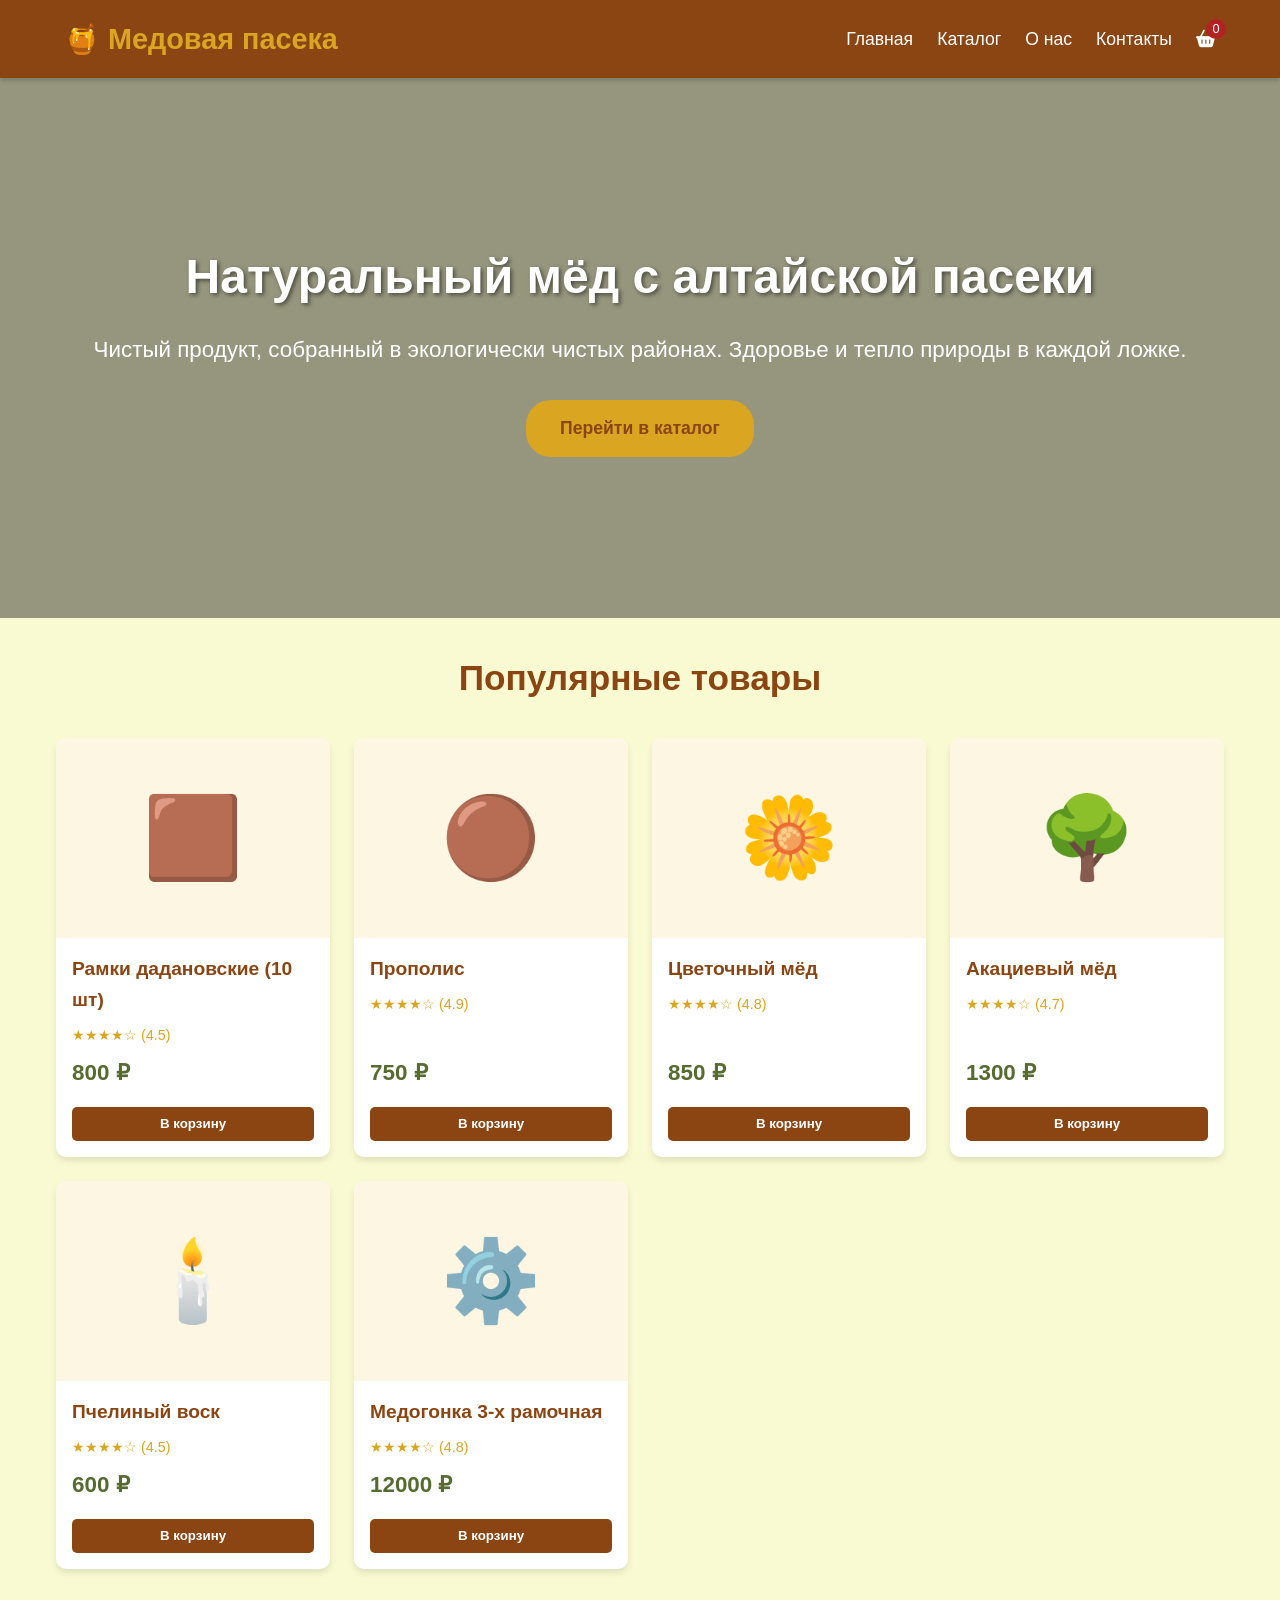
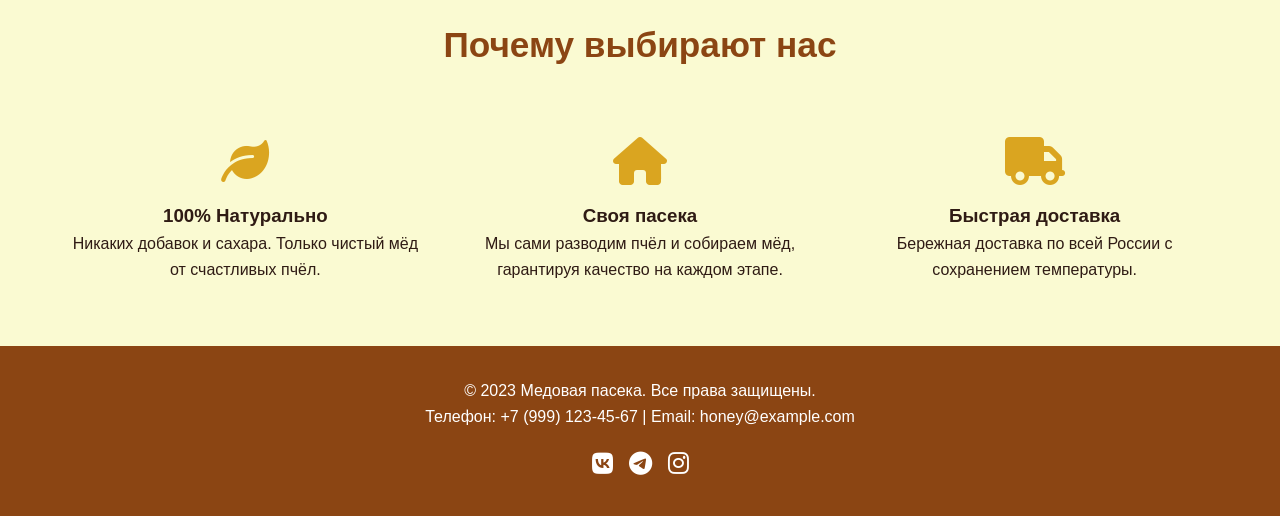
==== index.html @ 7c2f82e2 "Add files via upload" ====
<!DOCTYPE html>
<html lang="ru">
<head>
    <meta charset="UTF-8">
    <meta name="viewport" content="width=device-width, initial-scale=1.0">
    <meta name="description" content="Медовая пасека - натуральный мёд и пчеловодный инвентарь напрямую от пасечника.">
    <title>Медовая пасека - Натуральный мёд</title>
    <link rel="stylesheet" href="https://cdnjs.cloudflare.com/ajax/libs/font-awesome/6.0.0/css/all.min.css">
    <link rel="stylesheet" href="style.css">
</head>
<body>
    <!-- Шапка -->
    <header>
        <a href="index.html" class="logo">🍯 Медовая пасека</a>
        <button id="hamburger" class="hamburger"><i class="fas fa-bars"></i></button>
        <ul id="nav-links" class="nav-links">
            <li><a href="index.html">Главная</a></li>
            <li><a href="catalog.html">Каталог</a></li>
            <li><a href="about.html">О нас</a></li>
            <li><a href="contacts.html">Контакты</a></li>
            <li>
                <a href="cart.html" class="cart-icon">
                    <i class="fas fa-shopping-basket"></i>
                    <span id="cart-count">0</span>
                </a>
            </li>
        </ul>
    </header>

    <!-- Главный баннер -->
    <section class="hero">
        <h1>Натуральный мёд с алтайской пасеки</h1>
        <p>Чистый продукт, собранный в экологически чистых районах. Здоровье и тепло природы в каждой ложке.</p>
        <a href="catalog.html" class="btn">Перейти в каталог</a>
    </section>

    <!-- Популярные товары -->
    <main class="container">
        <h2 class="section-title">Популярные товары</h2>
        <div id="popular-products" class="products-grid">
            <!-- Товары генерируются через JS -->
        </div>

        <!-- Почему выбирают нас -->
        <h2 class="section-title" style="margin-top: 3rem;">Почему выбирают нас</h2>
        <div class="features">
            <div class="feature-item">
                <i class="fas fa-leaf"></i>
                <h3>100% Натурально</h3>
                <p>Никаких добавок и сахара. Только чистый мёд от счастливых пчёл.</p>
            </div>
            <div class="feature-item">
                <i class="fas fa-home"></i>
                <h3>Своя пасека</h3>
                <p>Мы сами разводим пчёл и собираем мёд, гарантируя качество на каждом этапе.</p>
            </div>
            <div class="feature-item">
                <i class="fas fa-truck"></i>
                <h3>Быстрая доставка</h3>
                <p>Бережная доставка по всей России с сохранением температуры.</p>
            </div>
        </div>
    </main>

    <!-- Подвал -->
    <footer>
        <p>&copy; 2023 Медовая пасека. Все права защищены.</p>
        <p>Телефон: +7 (999) 123-45-67 | Email: honey@example.com</p>
        <div class="social-links">
            <a href="#"><i class="fab fa-vk"></i></a>
            <a href="#"><i class="fab fa-telegram"></i></a>
            <a href="#"><i class="fab fa-instagram"></i></a>
        </div>
    </footer>

    <script src="products.js"></script>
    <script src="script.js"></script>
</body>
</html>
---- style.css ----
/* style.css - Стили интернет-магазина */
:root {
    --primary: #DAA520; /* Золотистый */
    --secondary: #8B4513; /* Коричневый */
    --accent: #556B2F; /* Оливково-зелёный */
    --bg-light: #FAFAD2; /* Светло-бежевый */
    --bg-white: #FFFFFF;
    --text-dark: #2F1B14;
    --text-light: #5C4033;
    --danger: #B22222;
}

* { margin: 0; padding: 0; box-sizing: border-box; }
body { font-family: 'Helvetica Neue', Arial, sans-serif; background-color: var(--bg-light); color: var(--text-dark); line-height: 1.6; }
a { text-decoration: none; color: inherit; }
ul { list-style: none; }
img { max-width: 100%; display: block; }
button { cursor: pointer; font-family: inherit; border: none; }
input, textarea { font-family: inherit; }

/* Шапка */
header { background-color: var(--secondary); color: #fff; padding: 1rem 5%; display: flex; justify-content: space-between; align-items: center; position: sticky; top: 0; z-index: 100; box-shadow: 0 2px 5px rgba(0,0,0,0.2); }
.logo { font-size: 1.8rem; font-weight: bold; color: var(--primary); }
.nav-links { display: flex; gap: 1.5rem; align-items: center; }
.nav-links a { color: #fff; font-size: 1.1rem; transition: color 0.3s; }
.nav-links a:hover { color: var(--primary); }
.cart-icon { position: relative; font-size: 1.5rem; color: var(--primary); }
#cart-count { position: absolute; top: -10px; right: -10px; background: var(--danger); color: #fff; border-radius: 50%; width: 20px; height: 20px; font-size: 0.8rem; display: flex; justify-content: center; align-items: center; }
.hamburger { display: none; font-size: 2rem; background: none; color: #fff; }

/* Главная страница */
.hero { background: linear-gradient(rgba(0,0,0,0.4), rgba(0,0,0,0.4)), url('https://images.unsplash.com/photo-1587049352233-ba6a7c565f28?ixlib=rb-1.2.1&auto=format&fit=crop&w=1920&q=80') center/cover; height: 60vh; display: flex; flex-direction: column; align-items: center; justify-content: center; text-align: center; color: #fff; padding: 2rem; }
.hero h1 { font-size: 3rem; margin-bottom: 1rem; text-shadow: 2px 2px 4px rgba(0,0,0,0.5); }
.hero p { font-size: 1.4rem; margin-bottom: 2rem; }
.btn { background: var(--primary); color: var(--secondary); padding: 0.8rem 2rem; font-weight: bold; border-radius: 25px; font-size: 1.1rem; transition: background 0.3s; border: 2px solid var(--primary); }
.btn:hover { background: transparent; color: var(--primary); }
.btn-outline { background: transparent; color: #fff; border-color: #fff; }
.btn-outline:hover { background: #fff; color: var(--secondary); }

.container { max-width: 1200px; margin: 2rem auto; padding: 0 1rem; }
.section-title { text-align: center; font-size: 2.2rem; color: var(--secondary); margin-bottom: 2rem; }

/* Сетка товаров */
.products-grid { display: grid; grid-template-columns: repeat(auto-fill, minmax(260px, 1fr)); gap: 1.5rem; }
.card { background: var(--bg-white); border-radius: 10px; overflow: hidden; box-shadow: 0 4px 6px rgba(0,0,0,0.1); transition: transform 0.3s, box-shadow 0.3s; display: flex; flex-direction: column; }
.card:hover { transform: translateY(-5px); box-shadow: 0 8px 12px rgba(0,0,0,0.15); }
.card-img { height: 200px; display: flex; align-items: center; justify-content: center; background: #fdf6e3; font-size: 5rem; }
.card-body { padding: 1rem; flex-grow: 1; display: flex; flex-direction: column; }
.card-body h3 { font-size: 1.2rem; color: var(--secondary); margin-bottom: 0.5rem; }
.card-body .price { font-size: 1.4rem; font-weight: bold; color: var(--accent); margin-top: auto; margin-bottom: 1rem; }
.card-body .rating { color: var(--primary); font-size: 0.9rem; margin-bottom: 0.5rem; }
.add-to-cart-btn { background: var(--secondary); color: #fff; padding: 0.6rem; border-radius: 5px; font-weight: bold; width: 100%; transition: background 0.3s; }
.add-to-cart-btn:hover { background: var(--accent); }

/* Преимущества */
.features { display: flex; justify-content: space-around; flex-wrap: wrap; gap: 1rem; margin: 3rem 0; text-align: center; }
.feature-item { flex: 1 1 200px; padding: 1rem; }
.feature-item i { font-size: 3rem; color: var(--primary); margin-bottom: 1rem; }

/* Каталог */
.catalog-layout { display: grid; grid-template-columns: 250px 1fr; gap: 2rem; }
.sidebar { background: var(--bg-white); padding: 1.5rem; border-radius: 10px; height: fit-content; }
.sidebar h3 { margin-bottom: 1rem; color: var(--secondary); border-bottom: 2px solid var(--primary); padding-bottom: 0.5rem; }
.sidebar ul li { margin-bottom: 0.5rem; }
.sidebar a { color: var(--text-light); transition: color 0.3s; display: block; padding: 0.3rem; }
.sidebar a:hover, .sidebar a.active { color: var(--primary); font-weight: bold; }
.filter-group { margin: 1.5rem 0; }
.filter-group label { display: block; margin-bottom: 0.3rem; font-weight: bold; color: var(--text-dark); }
.filter-group input { width: 100%; padding: 0.5rem; border: 1px solid #ccc; border-radius: 5px; }
.pagination { display: flex; justify-content: center; gap: 0.5rem; margin-top: 2rem; }
.pagination button { background: var(--bg-white); border: 1px solid #ccc; padding: 0.5rem 1rem; border-radius: 5px; transition: all 0.3s; }
.pagination button.active { background: var(--primary); color: var(--secondary); border-color: var(--primary); }

/* Страница товара */
.product-detail { display: grid; grid-template-columns: 1fr 1fr; gap: 2rem; background: var(--bg-white); padding: 2rem; border-radius: 10px; }
.gallery { display: flex; flex-direction: column; gap: 1rem; }
.main-image { height: 400px; background: #fdf6e3; display: flex; align-items: center; justify-content: center; font-size: 10rem; border-radius: 10px; }
.thumbnails { display: flex; gap: 0.5rem; }
.thumb { width: 80px; height: 80px; background: #fdf6e3; display: flex; align-items: center; justify-content: center; font-size: 2.5rem; border: 2px solid transparent; cursor: pointer; }
.thumb.active { border-color: var(--primary); }
.detail-info h1 { font-size: 2rem; color: var(--secondary); margin-bottom: 0.5rem; }
.detail-info .price { font-size: 2.5rem; color: var(--accent); font-weight: bold; margin: 1rem 0; }
.quantity-selector { display: flex; align-items: center; gap: 1rem; margin-bottom: 1.5rem; }
.qty-btn { width: 40px; height: 40px; border: 1px solid #ccc; background: #f8f8f8; font-size: 1.2rem; border-radius: 5px; display: flex; align-items: center; justify-content: center; }
.qty-input { width: 60px; text-align: center; font-size: 1.2rem; border: 1px solid #ccc; border-radius: 5px; padding: 0.5rem; }
.char-table { width: 100%; border-collapse: collapse; margin-top: 1rem; }
.char-table td { padding: 0.5rem; border-bottom: 1px solid #eee; }
.char-table td:first-child { font-weight: bold; width: 40%; color: var(--text-light); }

/* Корзина */
.cart-table { width: 100%; border-collapse: collapse; background: var(--bg-white); border-radius: 10px; overflow: hidden; }
.cart-table th, .cart-table td { padding: 1rem; text-align: left; border-bottom: 1px solid #eee; }
.cart-table th { background: var(--secondary); color: #fff; }
.cart-item-img { font-size: 2rem; }
.cart-qty { display: flex; align-items: center; gap: 0.5rem; }
.cart-remove { color: var(--danger); background: none; font-size: 1.2rem; }
.cart-summary { background: var(--bg-white); padding: 2rem; border-radius: 10px; margin-top: 2rem; text-align: right; }
.promo-group { display: flex; gap: 0.5rem; justify-content: flex-end; margin-bottom: 1rem; }
.promo-group input { padding: 0.5rem; border: 1px solid #ccc; border-radius: 5px; }
.total-price { font-size: 2rem; font-weight: bold; color: var(--secondary); margin-bottom: 1rem; }
.cart-empty { text-align: center; font-size: 1.5rem; padding: 3rem; background: #fff; border-radius: 10px; }

/* Модальное окно */
.modal-overlay { position: fixed; inset: 0; background: rgba(0,0,0,0.5); display: none; justify-content: center; align-items: center; z-index: 1000; }
.modal-overlay.active { display: flex; }
.modal-content { background: #fff; padding: 2rem; border-radius: 10px; width: 100%; max-width: 500px; position: relative; }
.modal-close { position: absolute; top: 10px; right: 15px; font-size: 1.5rem; background: none; color: #666; }

/* О нас и Контакты */
.content-page { background: #fff; padding: 3rem; border-radius: 10px; line-height: 1.8; }
.content-page h1 { color: var(--secondary); margin-bottom: 1rem; }
.team-grid { display: grid; grid-template-columns: repeat(auto-fill, minmax(200px, 1fr)); gap: 1.5rem; margin-top: 2rem; }
.team-card { text-align: center; background: var(--bg-light); padding: 1rem; border-radius: 10px; }
.team-card .avatar { width: 100px; height: 100px; background: #ddd; border-radius: 50%; margin: 0 auto 1rem; display: flex; align-items: center; justify-content: center; font-size: 3rem; }
.contact-grid { display: grid; grid-template-columns: 1fr 1fr; gap: 2rem; }
.form-group { margin-bottom: 1rem; }
.form-group label { display: block; margin-bottom: 0.3rem; font-weight: bold; }
.form-group input, .form-group textarea { width: 100%; padding: 0.5rem; border: 1px solid #ccc; border-radius: 5px; }
.form-group textarea { height: 120px; }
.error-msg { color: var(--danger); font-size: 0.8rem; display: none; margin-top: 0.2rem; }

/* Подвал */
footer { background: var(--secondary); color: #fff; padding: 2rem 5%; margin-top: 3rem; text-align: center; }
.social-links { margin-top: 1rem; display: flex; justify-content: center; gap: 1rem; }
.social-links a { color: #fff; font-size: 1.5rem; transition: color 0.3s; }
.social-links a:hover { color: var(--primary); }

/* Адаптивность */
@media (max-width: 768px) {
    .nav-links { display: none; flex-direction: column; position: absolute; top: 100%; left: 0; width: 100%; background: var(--secondary); padding: 1rem; gap: 1rem; }
    .nav-links.active { display: flex; }
    .hamburger { display: block; }
    .hero h1 { font-size: 2rem; }
    .catalog-layout { grid-template-columns: 1fr; }
    .product-detail { grid-template-columns: 1fr; }
    .contact-grid { grid-template-columns: 1fr; }
    .cart-table { font-size: 0.9rem; }
}
@media (max-width: 480px) {
    .hero { height: 50vh; }
    .main-image { height: 250px; }
    .cart-table thead { display: none; }
    .cart-table tr { display: flex; flex-direction: column; margin-bottom: 1rem; border: 1px solid #eee; border-radius: 5px; padding: 1rem; }
    .cart-table td { border-bottom: none; text-align: right; display: flex; justify-content: space-between; padding: 0.3rem 0; }
    .cart-table td::before { content: attr(data-label); font-weight: bold; text-align: left; }
}
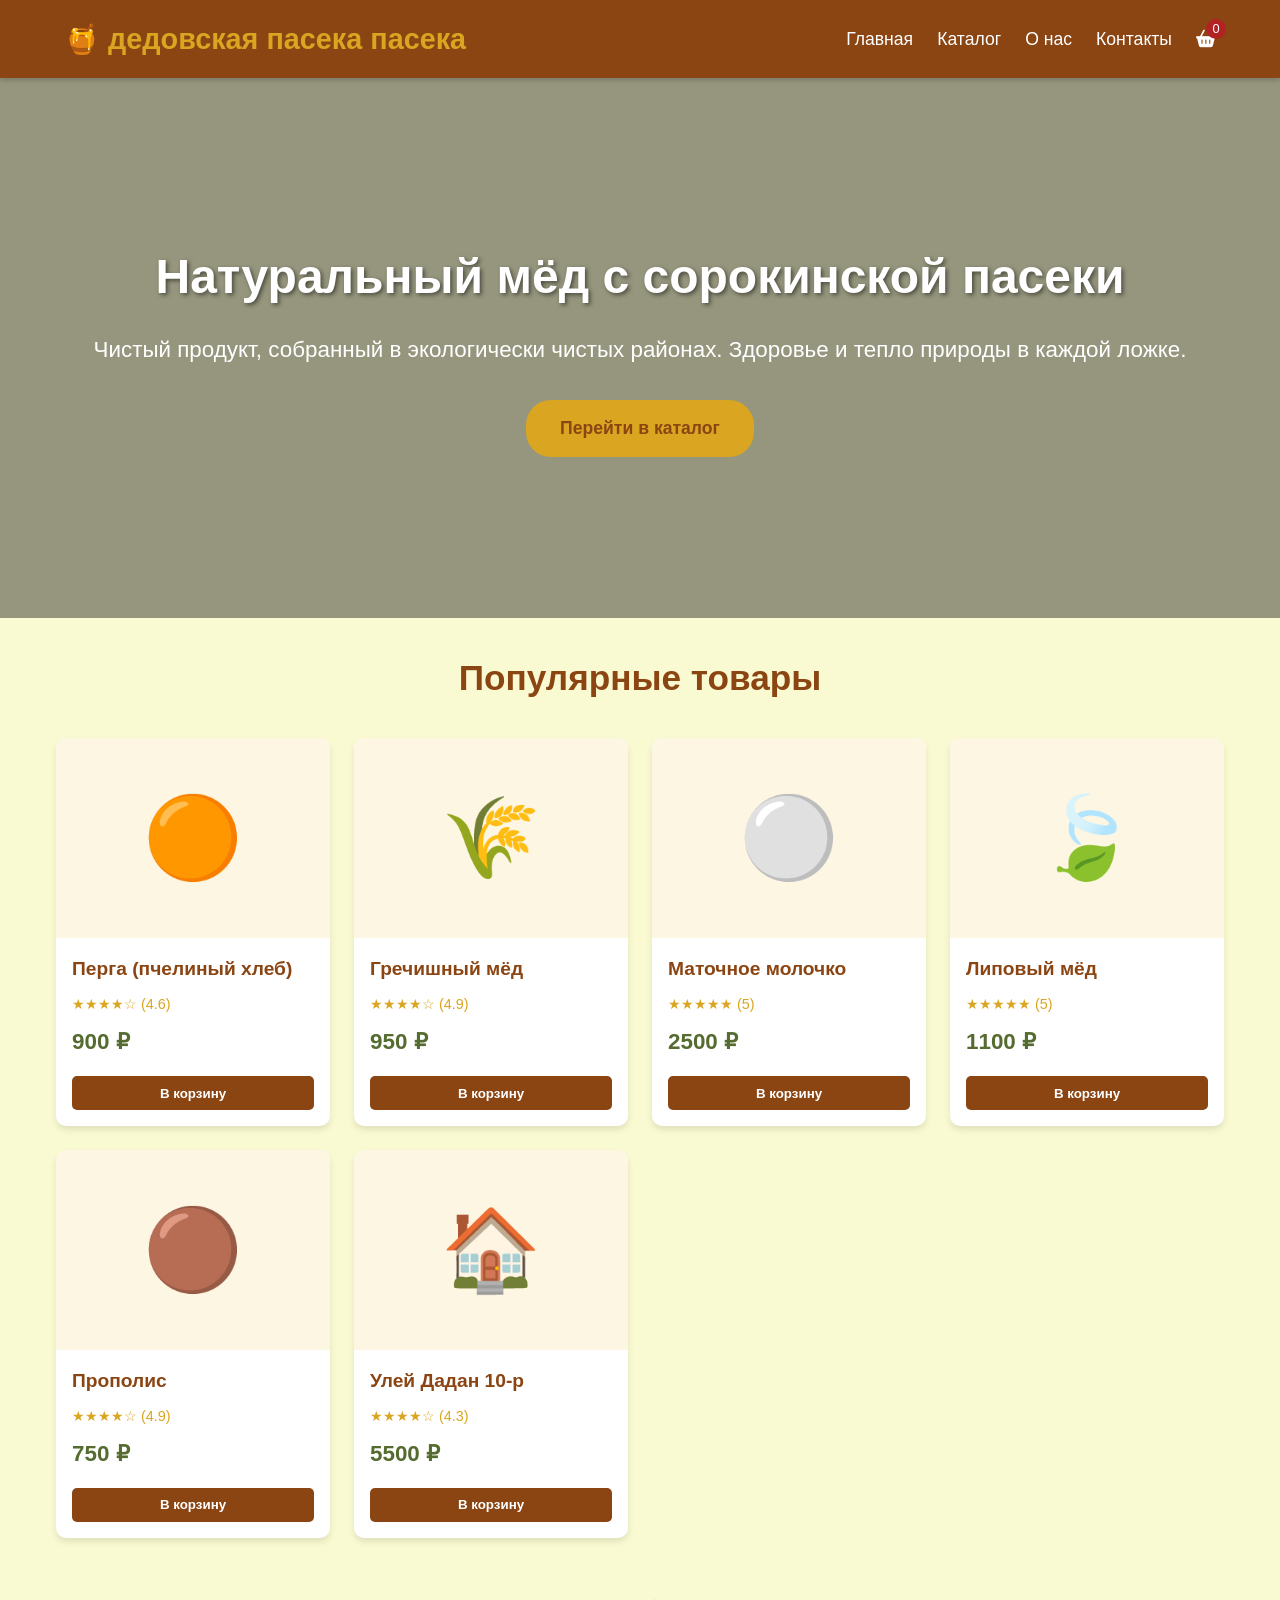
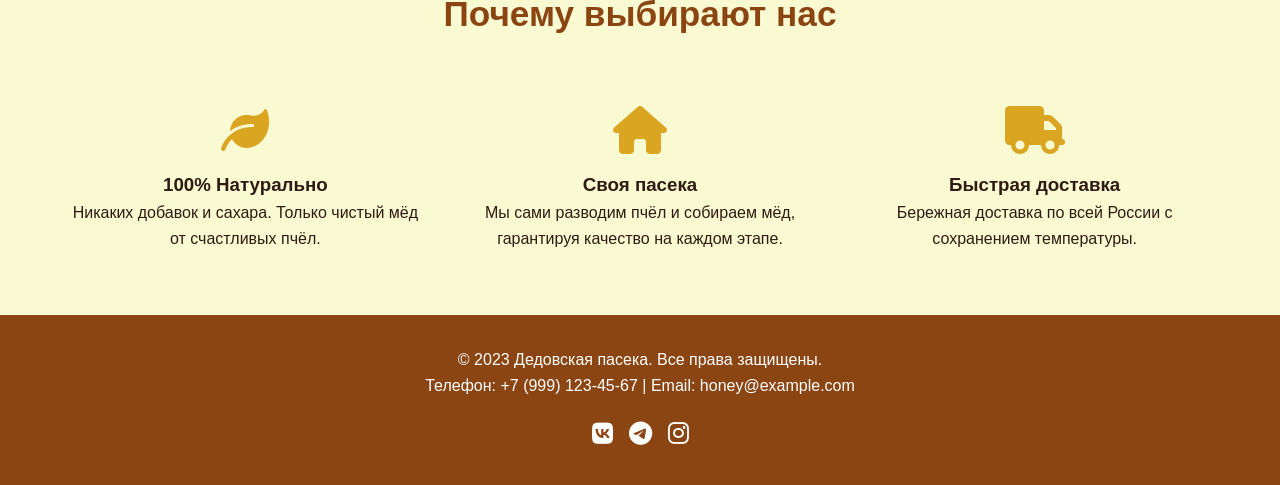
==== commit f9aebf28: "Update index.html" ====
--- a/index.html
+++ b/index.html
@@ -3,15 +3,15 @@
 <head>
     <meta charset="UTF-8">
     <meta name="viewport" content="width=device-width, initial-scale=1.0">
-    <meta name="description" content="Медовая пасека - натуральный мёд и пчеловодный инвентарь напрямую от пасечника.">
-    <title>Медовая пасека - Натуральный мёд</title>
+    <meta name="description" content="Дедовская пасека - натуральный мёд напрямую от пасечника.">
+    <title>Дедовская пасека - Натуральный мёд</title>
     <link rel="stylesheet" href="https://cdnjs.cloudflare.com/ajax/libs/font-awesome/6.0.0/css/all.min.css">
     <link rel="stylesheet" href="style.css">
 </head>
 <body>
     <!-- Шапка -->
     <header>
-        <a href="index.html" class="logo">🍯 Медовая пасека</a>
+        <a href="index.html" class="logo">🍯 дедовская пасека пасека</a>
         <button id="hamburger" class="hamburger"><i class="fas fa-bars"></i></button>
         <ul id="nav-links" class="nav-links">
             <li><a href="index.html">Главная</a></li>
@@ -29,7 +29,7 @@
 
     <!-- Главный баннер -->
     <section class="hero">
-        <h1>Натуральный мёд с алтайской пасеки</h1>
+        <h1>Натуральный мёд с сорокинской пасеки</h1>
         <p>Чистый продукт, собранный в экологически чистых районах. Здоровье и тепло природы в каждой ложке.</p>
         <a href="catalog.html" class="btn">Перейти в каталог</a>
     </section>
@@ -64,7 +64,7 @@
 
     <!-- Подвал -->
     <footer>
-        <p>&copy; 2023 Медовая пасека. Все права защищены.</p>
+        <p>&copy; 2023 Дедовская пасека. Все права защищены.</p>
         <p>Телефон: +7 (999) 123-45-67 | Email: honey@example.com</p>
         <div class="social-links">
             <a href="#"><i class="fab fa-vk"></i></a>
@@ -76,4 +76,4 @@
     <script src="products.js"></script>
     <script src="script.js"></script>
 </body>
-</html>+</html>
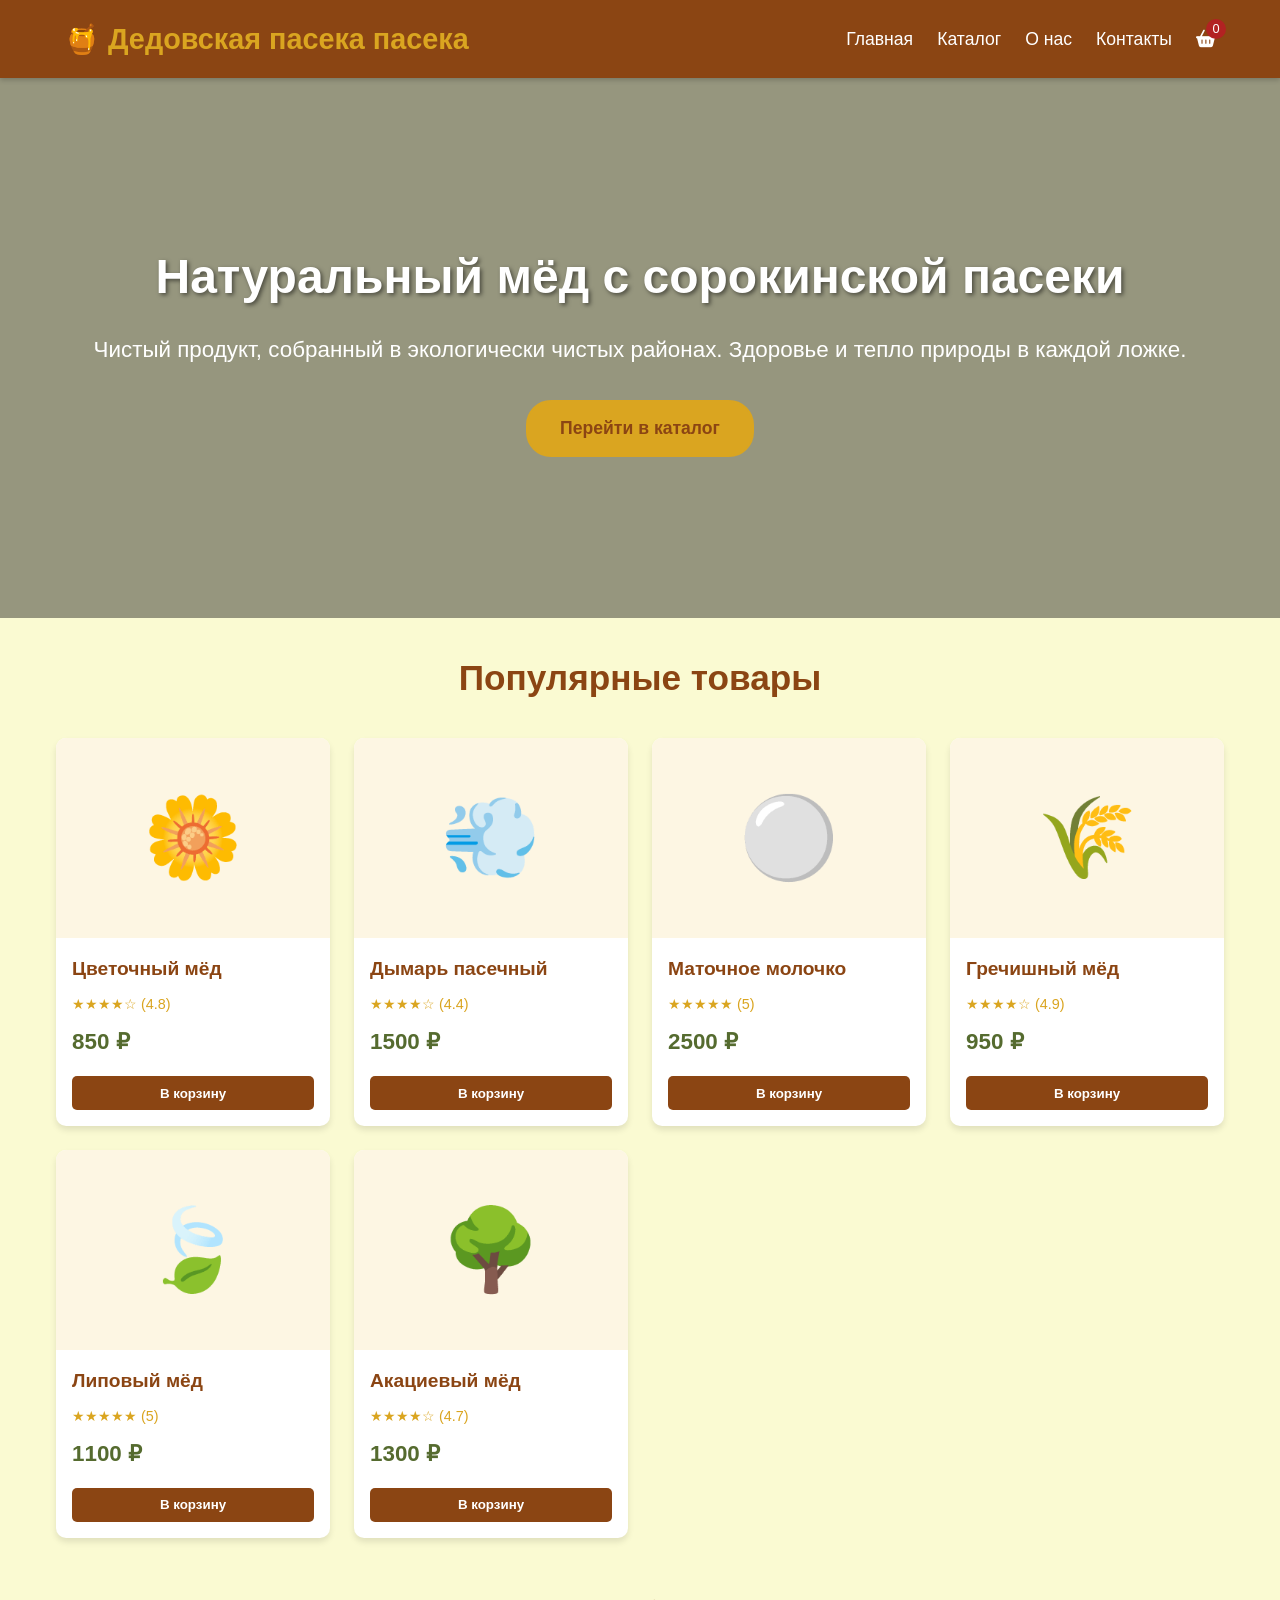
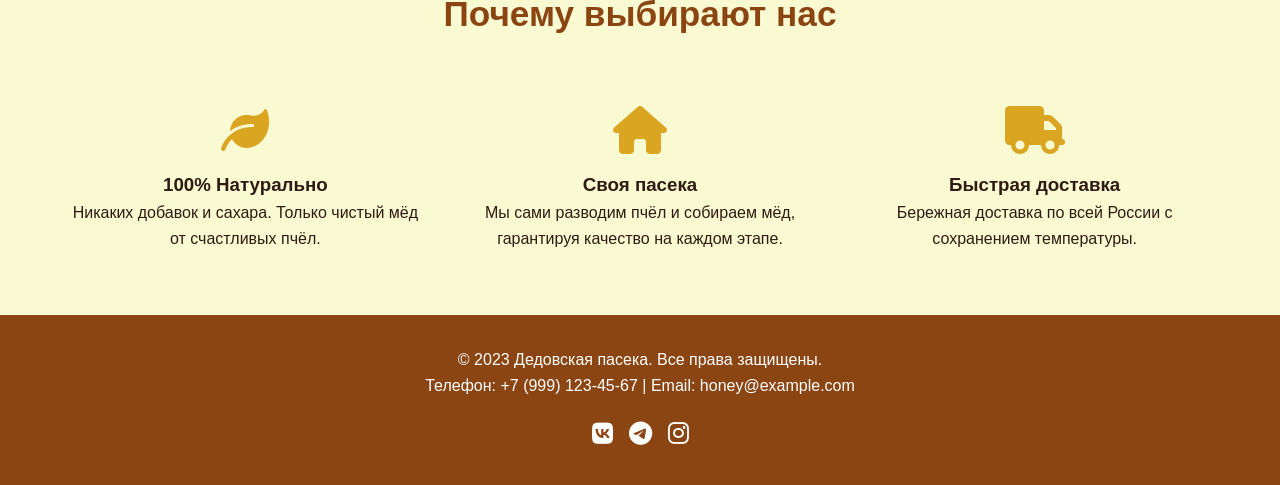
==== commit 047205dd: "Update index.html" ====
--- a/index.html
+++ b/index.html
@@ -11,7 +11,7 @@
 <body>
     <!-- Шапка -->
     <header>
-        <a href="index.html" class="logo">🍯 дедовская пасека пасека</a>
+        <a href="index.html" class="logo">🍯 Дедовская пасека пасека</a>
         <button id="hamburger" class="hamburger"><i class="fas fa-bars"></i></button>
         <ul id="nav-links" class="nav-links">
             <li><a href="index.html">Главная</a></li>
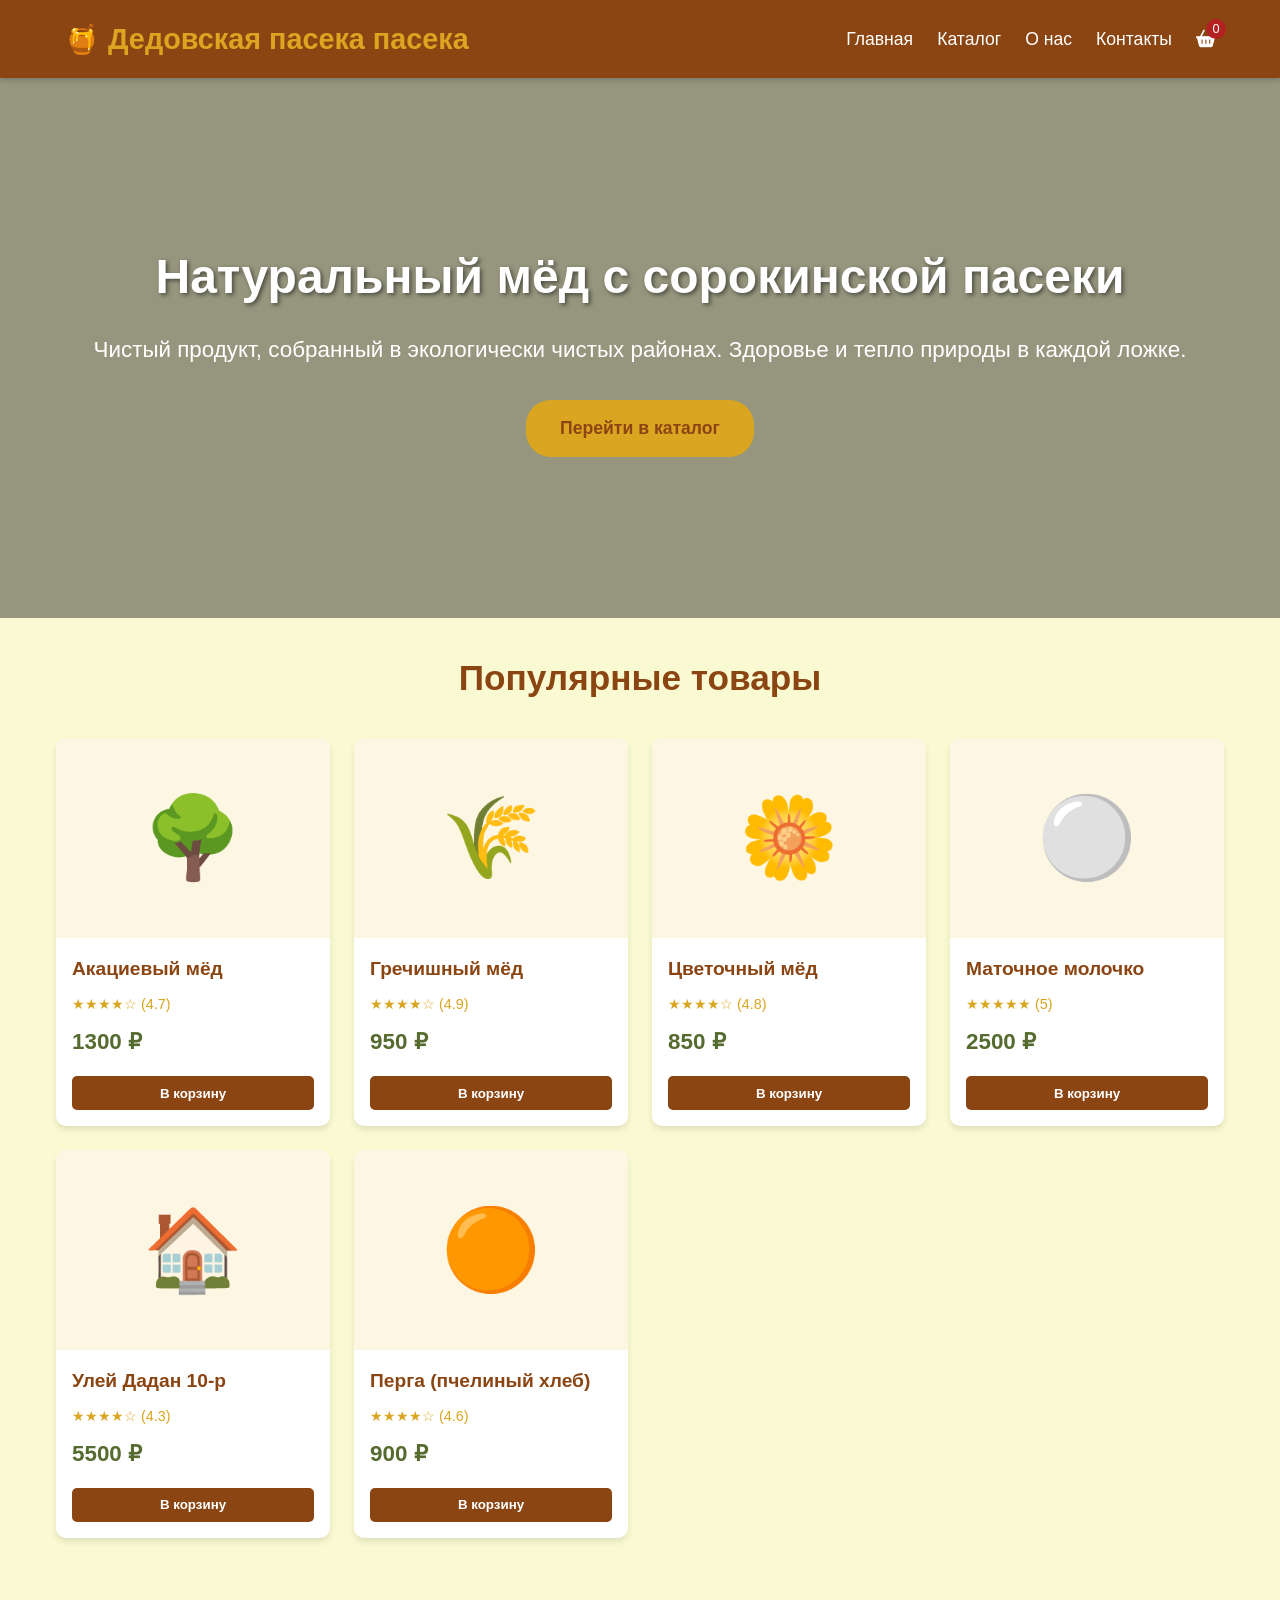
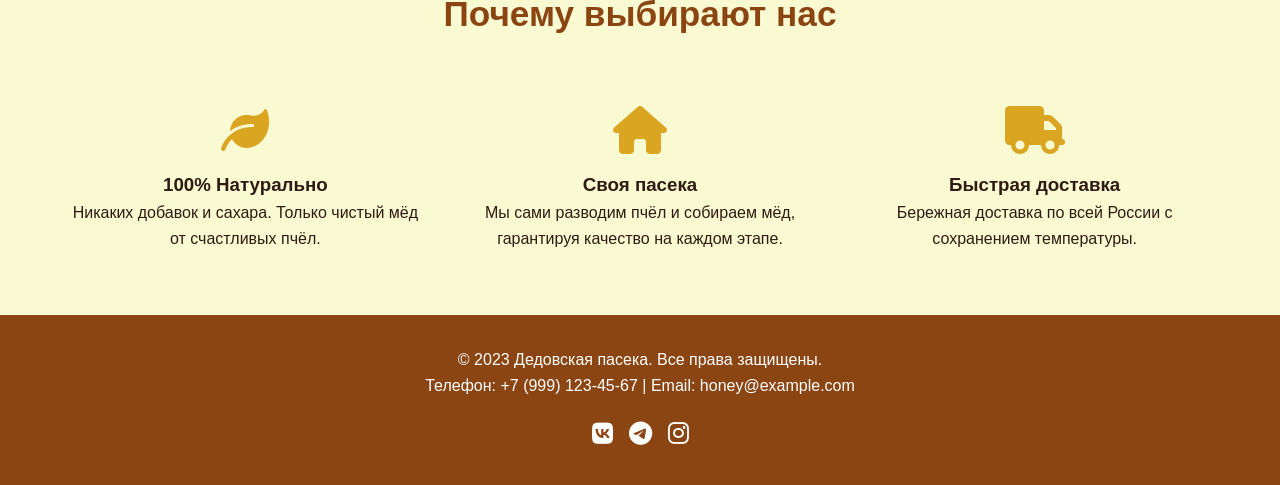
==== commit 07d0148f: "Rename README.md to index.html" ====
--- a/index.html
+++ b/index.html
@@ -1,79 +1,79 @@
-<!DOCTYPE html>
-<html lang="ru">
-<head>
-    <meta charset="UTF-8">
-    <meta name="viewport" content="width=device-width, initial-scale=1.0">
-    <meta name="description" content="Дедовская пасека - натуральный мёд напрямую от пасечника.">
-    <title>Дедовская пасека - Натуральный мёд</title>
-    <link rel="stylesheet" href="https://cdnjs.cloudflare.com/ajax/libs/font-awesome/6.0.0/css/all.min.css">
-    <link rel="stylesheet" href="style.css">
-</head>
-<body>
-    <!-- Шапка -->
-    <header>
-        <a href="index.html" class="logo">🍯 Дедовская пасека пасека</a>
-        <button id="hamburger" class="hamburger"><i class="fas fa-bars"></i></button>
-        <ul id="nav-links" class="nav-links">
-            <li><a href="index.html">Главная</a></li>
-            <li><a href="catalog.html">Каталог</a></li>
-            <li><a href="about.html">О нас</a></li>
-            <li><a href="contacts.html">Контакты</a></li>
-            <li>
-                <a href="cart.html" class="cart-icon">
-                    <i class="fas fa-shopping-basket"></i>
-                    <span id="cart-count">0</span>
-                </a>
-            </li>
-        </ul>
-    </header>
-
-    <!-- Главный баннер -->
-    <section class="hero">
-        <h1>Натуральный мёд с сорокинской пасеки</h1>
-        <p>Чистый продукт, собранный в экологически чистых районах. Здоровье и тепло природы в каждой ложке.</p>
-        <a href="catalog.html" class="btn">Перейти в каталог</a>
-    </section>
-
-    <!-- Популярные товары -->
-    <main class="container">
-        <h2 class="section-title">Популярные товары</h2>
-        <div id="popular-products" class="products-grid">
-            <!-- Товары генерируются через JS -->
-        </div>
-
-        <!-- Почему выбирают нас -->
-        <h2 class="section-title" style="margin-top: 3rem;">Почему выбирают нас</h2>
-        <div class="features">
-            <div class="feature-item">
-                <i class="fas fa-leaf"></i>
-                <h3>100% Натурально</h3>
-                <p>Никаких добавок и сахара. Только чистый мёд от счастливых пчёл.</p>
-            </div>
-            <div class="feature-item">
-                <i class="fas fa-home"></i>
-                <h3>Своя пасека</h3>
-                <p>Мы сами разводим пчёл и собираем мёд, гарантируя качество на каждом этапе.</p>
-            </div>
-            <div class="feature-item">
-                <i class="fas fa-truck"></i>
-                <h3>Быстрая доставка</h3>
-                <p>Бережная доставка по всей России с сохранением температуры.</p>
-            </div>
-        </div>
-    </main>
-
-    <!-- Подвал -->
-    <footer>
-        <p>&copy; 2023 Дедовская пасека. Все права защищены.</p>
-        <p>Телефон: +7 (999) 123-45-67 | Email: honey@example.com</p>
-        <div class="social-links">
-            <a href="#"><i class="fab fa-vk"></i></a>
-            <a href="#"><i class="fab fa-telegram"></i></a>
-            <a href="#"><i class="fab fa-instagram"></i></a>
-        </div>
-    </footer>
-
-    <script src="products.js"></script>
-    <script src="script.js"></script>
-</body>
-</html>
+<!DOCTYPE html>
+<html lang="ru">
+<head>
+    <meta charset="UTF-8">
+    <meta name="viewport" content="width=device-width, initial-scale=1.0">
+    <meta name="description" content="Дедовская пасека - натуральный мёд напрямую от пасечника.">
+    <title>Дедовская пасека - Натуральный мёд</title>
+    <link rel="stylesheet" href="https://cdnjs.cloudflare.com/ajax/libs/font-awesome/6.0.0/css/all.min.css">
+    <link rel="stylesheet" href="style.css">
+</head>
+<body>
+    <!-- Шапка -->
+    <header>
+        <a href="index.html" class="logo">🍯 Дедовская пасека пасека</a>
+        <button id="hamburger" class="hamburger"><i class="fas fa-bars"></i></button>
+        <ul id="nav-links" class="nav-links">
+            <li><a href="index.html">Главная</a></li>
+            <li><a href="catalog.html">Каталог</a></li>
+            <li><a href="about.html">О нас</a></li>
+            <li><a href="contacts.html">Контакты</a></li>
+            <li>
+                <a href="cart.html" class="cart-icon">
+                    <i class="fas fa-shopping-basket"></i>
+                    <span id="cart-count">0</span>
+                </a>
+            </li>
+        </ul>
+    </header>
+
+    <!-- Главный баннер -->
+    <section class="hero">
+        <h1>Натуральный мёд с сорокинской пасеки</h1>
+        <p>Чистый продукт, собранный в экологически чистых районах. Здоровье и тепло природы в каждой ложке.</p>
+        <a href="catalog.html" class="btn">Перейти в каталог</a>
+    </section>
+
+    <!-- Популярные товары -->
+    <main class="container">
+        <h2 class="section-title">Популярные товары</h2>
+        <div id="popular-products" class="products-grid">
+            <!-- Товары генерируются через JS -->
+        </div>
+
+        <!-- Почему выбирают нас -->
+        <h2 class="section-title" style="margin-top: 3rem;">Почему выбирают нас</h2>
+        <div class="features">
+            <div class="feature-item">
+                <i class="fas fa-leaf"></i>
+                <h3>100% Натурально</h3>
+                <p>Никаких добавок и сахара. Только чистый мёд от счастливых пчёл.</p>
+            </div>
+            <div class="feature-item">
+                <i class="fas fa-home"></i>
+                <h3>Своя пасека</h3>
+                <p>Мы сами разводим пчёл и собираем мёд, гарантируя качество на каждом этапе.</p>
+            </div>
+            <div class="feature-item">
+                <i class="fas fa-truck"></i>
+                <h3>Быстрая доставка</h3>
+                <p>Бережная доставка по всей России с сохранением температуры.</p>
+            </div>
+        </div>
+    </main>
+
+    <!-- Подвал -->
+    <footer>
+        <p>&copy; 2023 Дедовская пасека. Все права защищены.</p>
+        <p>Телефон: +7 (999) 123-45-67 | Email: honey@example.com</p>
+        <div class="social-links">
+            <a href="#"><i class="fab fa-vk"></i></a>
+            <a href="#"><i class="fab fa-telegram"></i></a>
+            <a href="#"><i class="fab fa-instagram"></i></a>
+        </div>
+    </footer>
+
+    <script src="products.js"></script>
+    <script src="script.js"></script>
+</body>
+</html>
